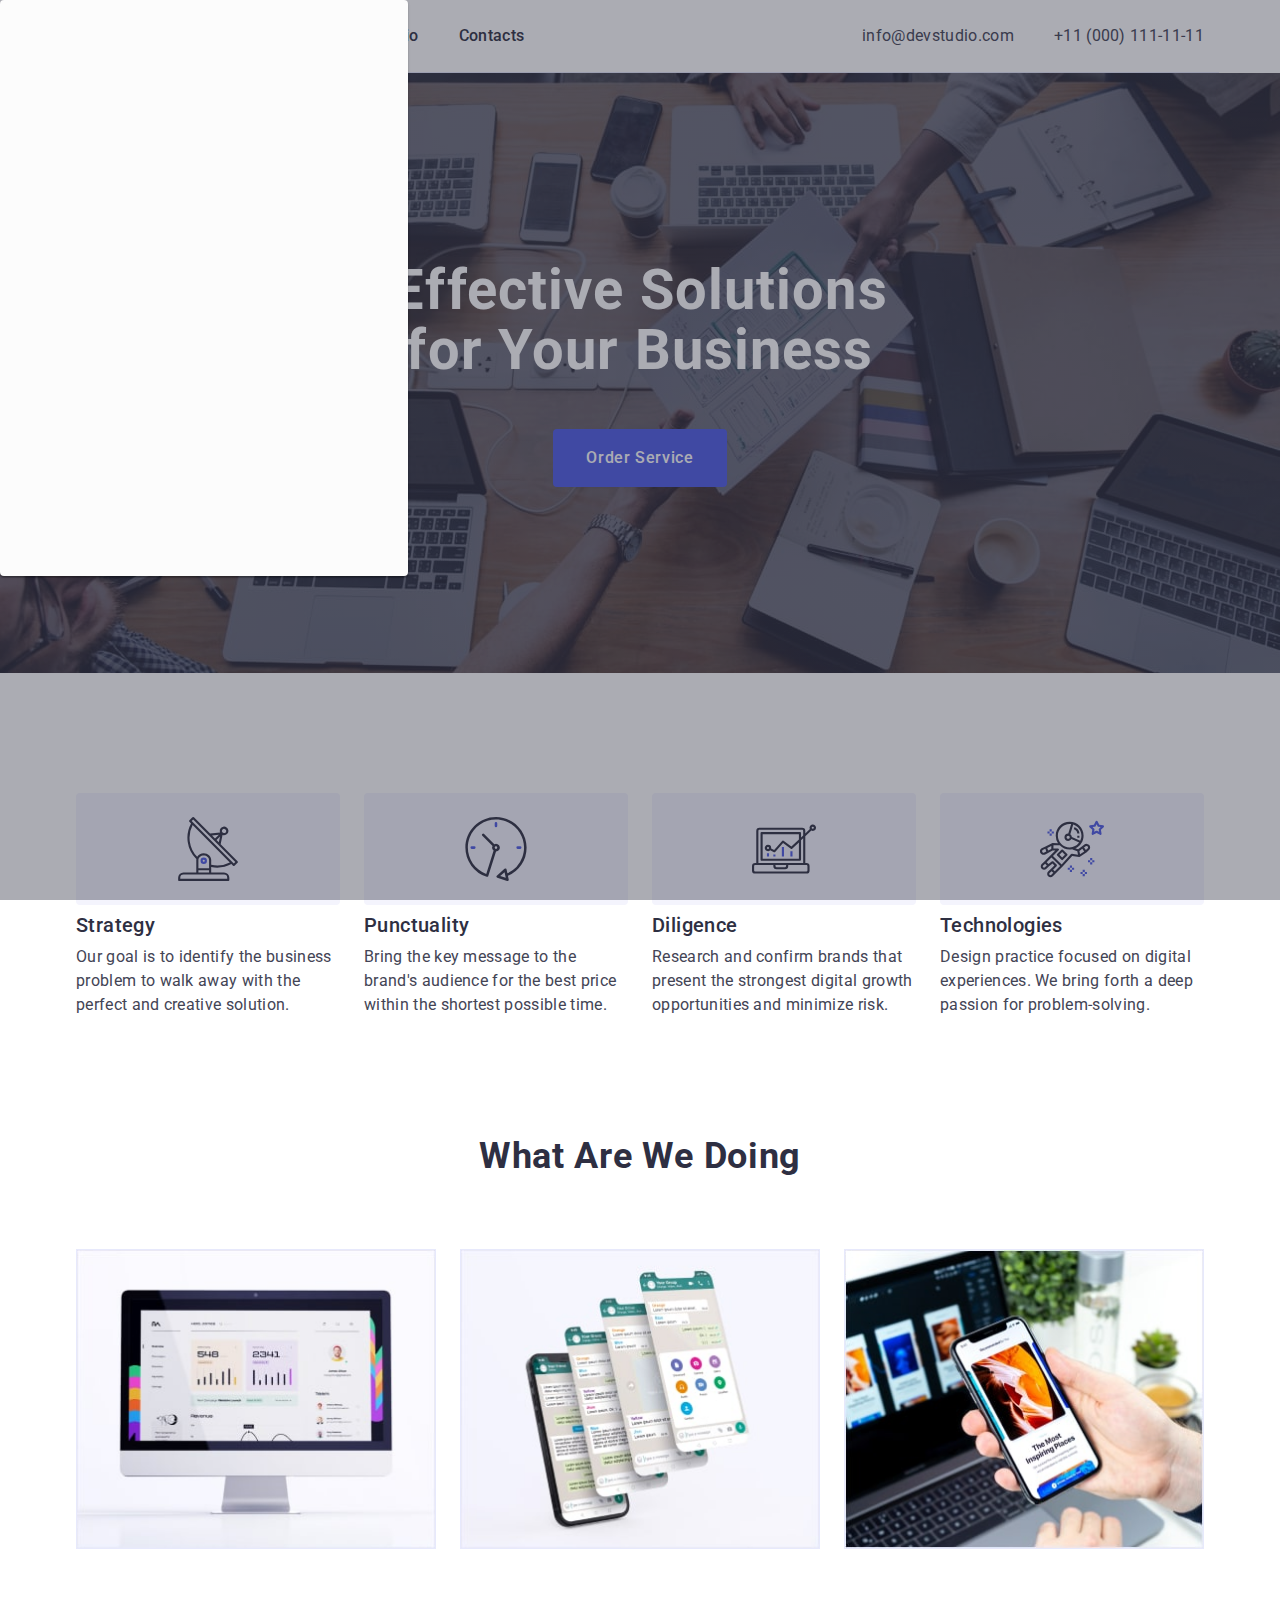
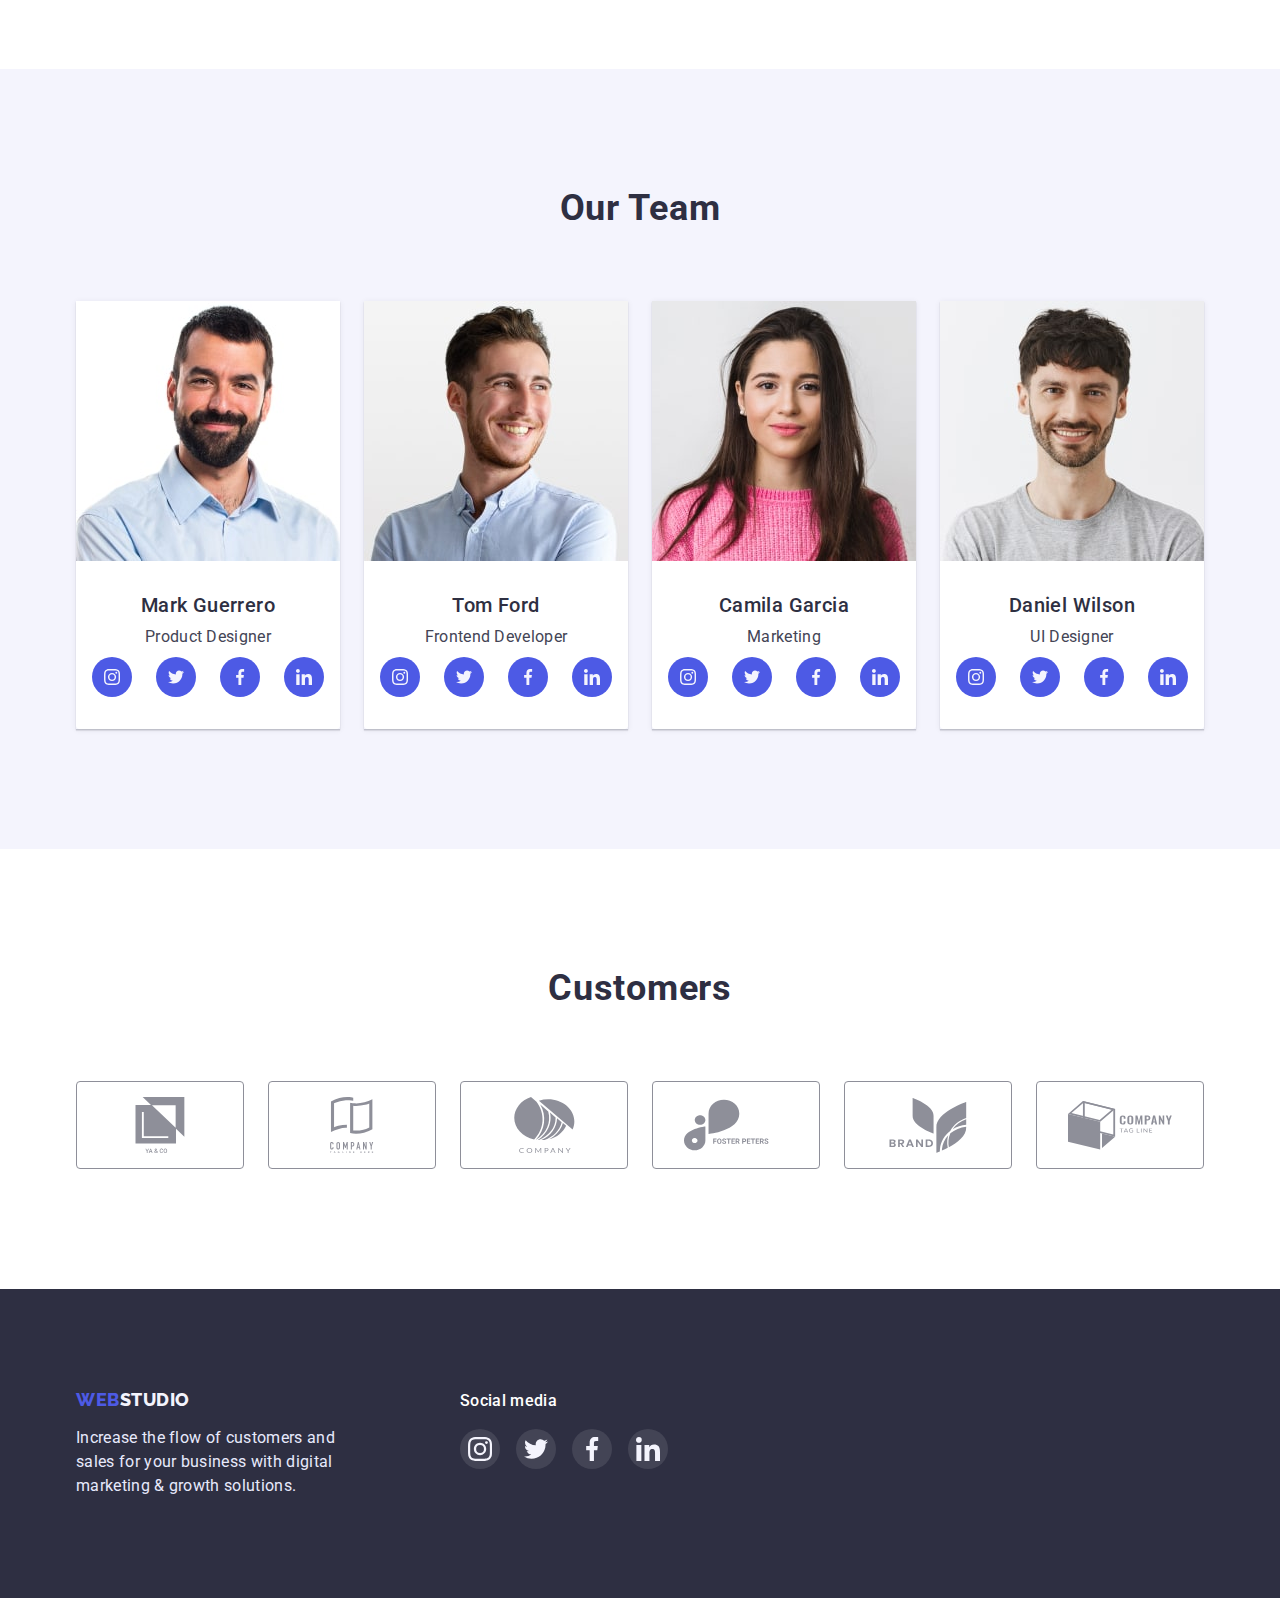
==== index.html @ c79f10d1 "add previous files, add underline nav" ====
<!DOCTYPE html>
<html lang="en">
  <head>
    <meta charset="UTF-8" />
    <meta http-equiv="X-UA-Compatible" content="IE=edge" />
    <meta name="viewport" content="width=device-width, initial-scale=1.0" />
    <title>WebStudio</title>
    <link rel="preconnect" href="https://fonts.googleapis.com" />
    <link rel="preconnect" href="https://fonts.gstatic.com" crossorigin />
    <link
      href="https://fonts.googleapis.com/css2?family=Raleway:wght@800&family=Roboto:wght@400;500;700;900&display=swap"
      rel="stylesheet"
    />
    <link
      rel="stylesheet"
      href="https://cdnjs.cloudflare.com/ajax/libs/modern-normalize/1.1.0/modern-normalize.min.css"
    />
    <link rel="stylesheet" href="./css/styles.css" />
  </head>
  <body>
    <header class="header">
      <div class="container header-nav">
        <nav class="main-nav">
          <a class="logo link" href="./index.html">
            Web<span class="studio-header-logo">Studio</span></a
          >
          <ul class="header-list list">
            <li class="header-item item">
              <a class="current-link header-link link" href="./index.html"
                >Studio</a
              >
            </li>
            <li class="item">
              <a class="header-link link" href="./portfolio.html">Portfolio</a>
            </li>
            <li class="item">
              <a class="header-link link" href="">Contacts</a>
            </li>
          </ul>
        </nav>

        <address class="header-address">
          <ul class="address-list list">
            <li class="item">
              <a class="address-link link" href="mailto:info@devstudio.com"
                >info@devstudio.com</a
              >
            </li>

            <li class="item">
              <a class="address-link link" href="tel:+110001111111"
                >+11 (000) 111-11-11</a
              >
            </li>
          </ul>
        </address>
      </div>
    </header>
    <main>
      <!-- Hero -->
      <section class="hero section overlay">
        <div class="container">
          <h1 class="hero-title">Effective Solutions for Your Business</h1>
          <button class="hero-btn" type="button">Order Service</button>

          <!-- Modal window -->
          <div class="backdrop">
            <div class="modal"></div>
          </div>
        </div>
      </section>

      <!-- Our advantages -->

      <section class="advantages section">
        <div class="container">
          <h2 class="visually-hidden">Our advantages</h2>
          <ul class="advantages-list list">
            <li class="item">
              <div class="item-icon-advantages">
                <svg class="icon-advantages" width="64" height="64">
                  <use href="./images/symbol-defs.svg#antenna"></use>
                </svg>
              </div>
              <h3 class="third-title-section title-advantages">Strategy</h3>
              <p class="advantages-text">
                Our goal is to identify the business problem to walk away with
                the perfect and creative solution.
              </p>
            </li>
            <li class="item">
              <div class="item-icon-advantages">
                <svg class="icon-advantages" width="64" height="64">
                  <use href="./images/symbol-defs.svg#clock"></use>
                </svg>
              </div>
              <h3 class="third-title-section">Punctuality</h3>
              <p class="advantages-text">
                Bring the key message to the brand's audience for the best price
                within the shortest possible time.
              </p>
            </li>
            <li class="item">
              <div class="item-icon-advantages">
                <svg class="icon-advantages" width="64" height="64">
                  <use href="./images/symbol-defs.svg#diagram"></use>
                </svg>
              </div>
              <h3 class="third-title-section">Diligence</h3>
              <p class="advantages-text">
                Research and confirm brands that present the strongest digital
                growth opportunities and minimize risk.
              </p>
            </li>
            <li class="item">
              <div class="item-icon-advantages">
                <svg class="icon-advantages" width="64" height="64">
                  <use href="./images/symbol-defs.svg#astronaut"></use>
                </svg>
              </div>
              <h3 class="third-title-section">Technologies</h3>
              <p class="advantages-text">
                Design practice focused on digital experiences. We bring forth a
                deep passion for problem-solving.
              </p>
            </li>
          </ul>
        </div>
      </section>
      <!-- What are we doing -->
      <section class="section doing">
        <div class="container">
          <h2 class="second-title-section">What are we doing</h2>
          <ul class="doing-list list">
            <li class="item">
              <img
                class="section-img"
                src="./images/img1-1.jpg"
                alt="Computer"
                width="360"
                height="300"
              />
            </li>
            <li class="item">
              <img
                class="section-img"
                src="./images/img1-2.jpg"
                alt="Phone"
                width="360"
                height="300"
              />
            </li>
            <li class="item">
              <img
                class="section-img"
                src="./images/img1-3.jpg"
                alt="Synchronization"
                width="360"
                height="300"
              />
            </li>
          </ul>
        </div>
      </section>
      <!-- Our team -->
      <section class="team section">
        <div class="container">
          <h2 class="second-title-section">Our Team</h2>
          <ul class="team-list list">
            <li class="item">
              <img
                class="team-img"
                src="./images/mark-guerrero.jpg"
                alt="Mark Guerrero"
                width="264"
                height="260"
              />
              <div class="team-img-text">
                <h3 class="third-title-section">Mark Guerrero</h3>
                <p class="member-text">Product Designer</p>
                <ul class="list list-icons-member">
                  <li class="item-icon-member">
                    <a
                      class="link-member"
                      href=""
                      target="_blank"
                      rel="noopener noreferrer nofollow"
                    >
                      <svg class="icon-member" width="16" height="16">
                        <use href="./images/symbol-defs.svg#instagram"></use>
                      </svg>
                    </a>
                  </li>
                  <li class="item-icon-member">
                    <a
                      class="link-member"
                      href=""
                      target="_blank"
                      rel="noopener noreferrer nofollow"
                    >
                      <svg class="icon-member" width="16" height="16">
                        <use href="./images/symbol-defs.svg#twitter"></use>
                      </svg>
                    </a>
                  </li>
                  <li class="item-icon-member">
                    <a
                      class="link-member"
                      href=""
                      target="_blank"
                      rel="noopener noreferrer nofollow"
                    >
                      <svg class="icon-member" width="16" height="16">
                        <use href="./images/symbol-defs.svg#facebook"></use>
                      </svg>
                    </a>
                  </li>
                  <li class="item-icon-member">
                    <a
                      class="link-member"
                      href=""
                      target="_blank"
                      rel="noopener noreferrer nofollow"
                    >
                      <svg class="icon-member" width="16" height="16">
                        <use href="./images/symbol-defs.svg#linkedin"></use>
                      </svg>
                    </a>
                  </li>
                </ul>
              </div>
            </li>
            <li class="item">
              <img
                class="team-img"
                src="./images/tom-ford.jpg"
                alt="Tom Ford"
                width="264"
                height="260"
              />
              <div class="team-img-text">
                <h3 class="third-title-section">Tom Ford</h3>
                <p class="member-text">Frontend Developer</p>
                <ul class="list list-icons-member">
                  <li class="item-icon-member">
                    <a
                      class="link-member"
                      href=""
                      target="_blank"
                      rel="noopener noreferrer nofollow"
                    >
                      <svg class="icon-member" width="16" height="16">
                        <use href="./images/symbol-defs.svg#instagram"></use>
                      </svg>
                    </a>
                  </li>
                  <li class="item-icon-member">
                    <a
                      class="link-member"
                      href=""
                      target="_blank"
                      rel="noopener noreferrer nofollow"
                    >
                      <svg class="icon-member" width="16" height="16">
                        <use href="./images/symbol-defs.svg#twitter"></use>
                      </svg>
                    </a>
                  </li>
                  <li class="item-icon-member">
                    <a
                      class="link-member"
                      href=""
                      target="_blank"
                      rel="noopener noreferrer nofollow"
                    >
                      <svg class="icon-member" width="16" height="16">
                        <use href="./images/symbol-defs.svg#facebook"></use>
                      </svg>
                    </a>
                  </li>
                  <li class="item-icon-member">
                    <a
                      class="link-member"
                      href=""
                      target="_blank"
                      rel="noopener noreferrer nofollow"
                    >
                      <svg class="icon-member" width="16" height="16">
                        <use href="./images/symbol-defs.svg#linkedin"></use>
                      </svg>
                    </a>
                  </li>
                </ul>
              </div>
            </li>
            <li class="item">
              <img
                class="team-img"
                src="./images/camila-garcia.jpg"
                alt="Camila Garcia"
                width="264"
                height="260"
              />
              <div class="team-img-text">
                <h3 class="third-title-section">Camila Garcia</h3>
                <p class="member-text">Marketing</p>
                <ul class="list list-icons-member">
                  <li class="item-icon-member">
                    <a
                      class="link-member"
                      href=""
                      target="_blank"
                      rel="noopener noreferrer nofollow"
                    >
                      <svg class="icon-member" width="16" height="16">
                        <use href="./images/symbol-defs.svg#instagram"></use>
                      </svg>
                    </a>
                  </li>
                  <li class="item-icon-member">
                    <a
                      class="link-member"
                      href=""
                      target="_blank"
                      rel="noopener noreferrer nofollow"
                    >
                      <svg class="icon-member" width="16" height="16">
                        <use href="./images/symbol-defs.svg#twitter"></use>
                      </svg>
                    </a>
                  </li>
                  <li class="item-icon-member">
                    <a
                      class="link-member"
                      href=""
                      target="_blank"
                      rel="noopener noreferrer nofollow"
                    >
                      <svg class="icon-member" width="16" height="16">
                        <use href="./images/symbol-defs.svg#facebook"></use>
                      </svg>
                    </a>
                  </li>
                  <li class="item-icon-member">
                    <a
                      class="link-member"
                      href=""
                      target="_blank"
                      rel="noopener noreferrer nofollow"
                    >
                      <svg class="icon-member" width="16" height="16">
                        <use href="./images/symbol-defs.svg#linkedin"></use>
                      </svg>
                    </a>
                  </li>
                </ul>
              </div>
            </li>
            <li class="item">
              <img
                class="team-img"
                src="./images/daniel-wilson.jpg"
                alt="Daniel Wilson"
                width="264"
                height="260"
              />
              <div class="team-img-text">
                <h3 class="third-title-section">Daniel Wilson</h3>
                <p class="member-text">UI Designer</p>
                <ul class="list list-icons-member">
                  <li class="item-icon-member">
                    <a
                      class="link-member"
                      href=""
                      target="_blank"
                      rel="noopener noreferrer nofollow"
                    >
                      <svg class="icon-member" width="16" height="16">
                        <use href="./images/symbol-defs.svg#instagram"></use>
                      </svg>
                    </a>
                  </li>
                  <li class="item-icon-member">
                    <a
                      class="link-member"
                      href=""
                      target="_blank"
                      rel="noopener noreferrer nofollow"
                    >
                      <svg class="icon-member" width="16" height="16">
                        <use href="./images/symbol-defs.svg#twitter"></use>
                      </svg>
                    </a>
                  </li>
                  <li class="item-icon-member">
                    <a
                      class="link-member"
                      href=""
                      target="_blank"
                      rel="noopener noreferrer nofollow"
                    >
                      <svg class="icon-member" width="16" height="16">
                        <use href="./images/symbol-defs.svg#facebook"></use>
                      </svg>
                    </a>
                  </li>
                  <li class="item-icon-member">
                    <a
                      class="link-member"
                      href="link-member"
                      target="_blank"
                      rel="noopener noreferrer nofollow"
                    >
                      <svg class="icon-member" width="16" height="16">
                        <use href="./images/symbol-defs.svg#linkedin"></use>
                      </svg>
                    </a>
                  </li>
                </ul>
              </div>
            </li>
          </ul>
        </div>
      </section>

      <section class="section">
        <div class="container">
          <h2 class="second-title-section">Customers</h2>
          <ul class="list customers-list">
            <li class="item-icon-customer">
              <a
                class="link-customer"
                href=""
                target="_blank"
                rel="noopener noreferrer nofollow"
              >
                <svg class="icon-customer" width="104" height="56">
                  <use href="./images/symbol-defs.svg#client1"></use>
                </svg>
              </a>
            </li>
            <li class="item-icon-customer">
              <a
                class="link-customer"
                href=""
                target="_blank"
                rel="noopener noreferrer nofollow"
              >
                <svg class="icon-customer" width="104" height="56">
                  <use href="./images/symbol-defs.svg#client2"></use>
                </svg>
              </a>
            </li>
            <li class="item-icon-customer">
              <a
                class="link-customer"
                href=""
                target="_blank"
                rel="noopener noreferrer nofollow"
              >
                <svg class="icon-customer" width="104" height="56">
                  <use href="./images/symbol-defs.svg#client3"></use>
                </svg>
              </a>
            </li>
            <li class="item-icon-customer">
              <a
                class="link-customer"
                href=""
                target="_blank"
                rel="noopener noreferrer nofollow"
              >
                <svg class="icon-customer" width="104" height="56">
                  <use href="./images/symbol-defs.svg#client4"></use>
                </svg>
              </a>
            </li>
            <li class="item-icon-customer">
              <a
                class="link-customer"
                href=""
                target="_blank"
                rel="noopener noreferrer nofollow"
              >
                <svg class="icon-customer" width="104" height="56">
                  <use href="./images/symbol-defs.svg#client5"></use>
                </svg>
              </a>
            </li>
            <li class="item-icon-customer">
              <a
                class="link-customer"
                href=""
                target="_blank"
                rel="noopener noreferrer nofollow"
              >
                <svg class="icon-customer" width="104" height="56">
                  <use href="./images/symbol-defs.svg#client6"></use>
                </svg>
              </a>
            </li>
          </ul>
        </div>
      </section>
    </main>
    <footer class="footer">
      <div class="container social-media-add">
        <div>
          <a class="logo link logo-footer" href="./index.html">
            Web<span class="studio-footer-logo">Studio</span></a
          >
          <p class="footer-text">
            Increase the flow of customers and sales for your business with
            digital marketing & growth solutions.
          </p>
        </div>
        <div class="social-media-container">
          <p class="text-sm">Social media</p>
          <ul class="list list-icons-sm">
            <li class="item-icon-sm">
              <a
                class="link-sm"
                href=""
                target="_blank"
                rel="noopener noreferrer nofollow"
              >
                <svg class="icon-sm" width="24" height="24">
                  <use href="./images/symbol-defs.svg#instagram"></use>
                </svg>
              </a>
            </li>
            <li class="item-icon-sm">
              <a
                class="link-sm"
                href=""
                target="_blank"
                rel="noopener noreferrer nofollow"
              >
                <svg class="icon-sm" width="24" height="24">
                  <use href="./images/symbol-defs.svg#twitter"></use>
                </svg>
              </a>
            </li>
            <li class="item-icon-sm">
              <a
                class="link-sm"
                href=""
                target="_blank"
                rel="noopener noreferrer nofollow"
              >
                <svg class="icon-sm" width="24" height="24">
                  <use href="./images/symbol-defs.svg#facebook"></use>
                </svg>
              </a>
            </li>
            <li class="item-icon-sm">
              <a
                class="link-sm"
                href=""
                target="_blank"
                rel="noopener noreferrer nofollow"
              >
                <svg class="icon-sm" width="24" height="24">
                  <use href="./images/symbol-defs.svg#linkedin"></use>
                </svg>
              </a>
            </li>
          </ul>
        </div>
      </div>
    </footer>
  </body>
</html>
---- css/styles.css ----
:root {
  --color-iris: #4d5ae5;
  --color-ocean: #404bbf;
  --color-navy-blue: #2e2f42;
  --color-green: #31d0aa;
  --color-slate: #434455;
  --color-light-slate: #8e8f99;
  --color-cornflower: #e7e9fc;
  --color-cloud: #f4f4fd;
  --color-navy-blue-modal: #2e2f42;
  --color-grey: #2e2f42;
  --color-white: #ffffff;
}

body {
  font-family: 'Roboto', sans-serif;
  font-weight: 500;
  font-style: normal;
  background-color: var(--color-white);
  color: var(--color-slate);
}

.link {
  text-decoration: none;
}

.list {
  list-style: none;
}

.container {
  margin-left: auto;
  margin-right: auto;
  width: 1158px;
  padding-left: 15px;
  padding-right: 15px;
  /* outline: 4px solid tomato; */
}

.section {
  padding-top: 120px;
  padding-bottom: 120px;
}

/* Logo */
.logo {
  font-family: 'Raleway', sans-serif;
  font-weight: 800;
  font-size: 18px;
  line-height: 1.17;
  letter-spacing: 0.03em;
  text-transform: uppercase;
  color: var(--color-iris);
}

.studio-header-logo {
  color: var(--color-navy-blue);
}

.studio-footer-logo {
  color: var(--color-cloud);
}

/* Menu nav, address */

.header .container {
  border-bottom: 1px solid var(--color-cornflower);
}

.header-link {
  position: relative;
  display: block;
  padding-top: 24px;
  padding-bottom: 24px;

  font-size: 16px;
  line-height: 1.5;
  letter-spacing: 0.02em;
  color: var(--color-navy-blue);
}

/* Add bottom underline for current page */

.current-link {
  color: var(--color-ocean);
}

.current-link::after {
  display: inline-block;
  content: '';
  position: absolute;
  bottom: 0;
  right: 0;
  width: 100%;
  height: 4px;
  background: var(--color-ocean);
  border-radius: 2px;
}

.header-address {
  font-style: normal;
  margin-left: auto;
}
.address-link {
  font-weight: 400;
  font-size: 16px;
  line-height: 1.5;
  letter-spacing: 0.02em;
  color: inherit;
}
.header-link:is(:hover, :focus),
.address-link:is(:hover, :focus) {
  color: var(--color-ocean);
}

.header-nav {
  display: flex;
  align-items: center;
}

.main-nav {
  display: flex;
  align-items: center;
}
.header-list {
  display: flex;
  margin-left: 76px;
  padding-left: 0;
  margin-top: 0;
  margin-bottom: 0;
}

.header-list .item:not(:last-child) {
  margin-right: 40px;
}

.address-list {
  display: flex;
  padding-left: 0;
  margin: 0;
}

.address-list .item + .item {
  margin-left: 40px;
}

/* Hero */

.hero {
  background-color: var(--color-navy-blue);
  text-align: center;
  padding-top: 188px;
  padding-bottom: 188px;
}

.overlay {
  max-width: 1440px;
  height: 600px;
  margin-left: auto;
  margin-right: auto;

  background-image: linear-gradient(
      to right,
      rgba(46, 47, 66, 0.7),
      rgba(46, 47, 66, 0.7)
    ),
    url('../images/people-office.jpg');
}

.hero-title {
  margin-top: 0;
  margin-bottom: 48px;
  margin-left: auto;
  margin-right: auto;
  max-width: 496px;

  font-weight: 700;
  font-size: 56px;
  line-height: 1.07;
  letter-spacing: 0.02em;
  text-align: center;
  color: var(--color-white);
}

.hero-btn {
  display: inline-block;
  min-width: 169px;
  padding: 16px 32px;
  border-radius: 4px;
  border: 1px solid transparent;

  font-family: inherit;
  font-weight: inherit;
  background-color: var(--color-iris);
  font-size: 16px;
  line-height: 1.5;
  letter-spacing: 0.04em;
  color: var(--color-white);
  cursor: pointer;
}

.hero-btn:is(:hover, :focus) {
  background-color: var(--color-ocean);
}

/* Modal window */
.backdrop {
  position: fixed;
  top: 0;
  left: 0;

  width: 100%;
  height: 100%;
  background-color: rgba(46, 47, 66, 0.4);
}

.modal {
  position: absolute;
  width: 408px;
  height: 576px;
  /* top: 50%;
  left: 50%;
  transform: translate(-50%, -50%); */

  background: #fcfcfc;
  box-shadow: 0px 1px 1px rgba(0, 0, 0, 0.14), 0px 1px 3px rgba(0, 0, 0, 0.12),
    0px 2px 1px rgba(0, 0, 0, 0.2);
  border-radius: 4px;
}

/* Our advantages */

.visually-hidden {
  position: absolute;
  width: 1px;
  height: 1px;
  margin: -1px;
  border: 0;
  padding: 0;
  white-space: nowrap;
  clip-path: inset(100%);
  clip: rect(0 0 0 0);
  overflow: hidden;
}

.advantages-list {
  display: flex;
  margin-top: 0;
  margin-bottom: 0;
  padding-left: 0;
  padding-right: 0;
}

.advantages-list .item {
  flex-basis: calc((100%-72px) / 4);
  margin-right: 24px;
  align-items: center;
}

.advantages-list .item:last-child {
  margin-right: 0;
}

.third-title-section {
  margin-top: 0;
  margin-bottom: 8px;

  font-weight: inherit;
  font-size: 20px;
  line-height: 1.2;
  letter-spacing: 0.02em;
  color: var(--color-navy-blue);
}

.advantages-text,
.member-text,
.portfolio-text {
  margin: 0;

  font-weight: 400;
  font-size: 16px;
  line-height: 1.5;
  letter-spacing: 0.02em;
  color: var(--color-slate);
}

/* Icons advantages */

.item-icon-advantages {
  display: flex;
  width: 264px;
  height: 112px;
  background-color: var(--color-cloud);
  margin-bottom: 8px;
  border-radius: 4px;
  justify-content: center;
  align-items: center;
}

/* What are we doing*/
.doing {
  padding-top: 0;
}

.second-title-section {
  margin-top: 0;
  margin-bottom: 72px;

  font-weight: 700;
  font-size: 36px;
  line-height: 1.11;
  letter-spacing: 0.02em;
  text-align: center;
  text-transform: capitalize;
  color: var(--color-navy-blue);
}

.doing-list {
  display: flex;
  padding-left: 0;
  margin: 0;
}

/* Properties for Images */

.team-img {
  display: block;
  max-width: 100%;
  height: auto;
}

.section-img {
  display: block;
  max-width: 100%;
  height: auto;
  border: 1px solid var(--color-cornflower);
}

.portfolio-img {
  display: block;
  max-width: 100%;
  height: auto;
}

.doing-list .item {
  width: 360px;
}

.doing-list .item + .item {
  margin-left: 24px;
}

/* Our team  */

.team {
  background-color: var(--color-cloud);
}

.team-list {
  display: flex;
  margin: 0;
  padding-left: 0;
  text-align: center;
}

.team-list .item {
  width: calc((100%-72px) / 4);
  margin-right: 24px;
  box-shadow: 0px 1px 6px rgba(46, 47, 66, 0.08),
    0px 1px 1px rgba(46, 47, 66, 0.16), 0px 2px 1px rgba(46, 47, 66, 0.08);
}

.team-list .item:last-child {
  margin-right: 0;
}

.team-img-text {
  padding: 32px 16px;
  background-color: var(--color-white);
  border-radius: 0px 0px 4px 4px;
}

/* Icons team */

.list-icons-member {
  display: flex;
  padding: 0;
  margin-top: 8px;
}

.item-icon-member {
  width: 40px;
  height: 40px;
  margin-right: 24px;
}

.item-icon-member:last-child {
  margin-right: 0;
}

.link-member:is(:hover, :focus, :active) {
  background-color: var(--color-ocean);
}

.link-member {
  display: flex;
  width: 100%;
  height: 100%;
  border-radius: 50%;
  background-color: var(--color-iris);
  color: var(--color-cloud);
  justify-content: center;
  align-items: center;
}

.icon-member {
  fill: currentColor;
}

/* Icons Customers */

.customers-list {
  display: flex;
  padding: 0;
  margin: 0;
}

.item-icon-customer {
  width: 168px;
  height: 88px;
  margin-right: 24px;
}

.item-icon-customer:last-child {
  margin-right: 0;
}

.link-customer {
  display: flex;
  width: 100%;
  height: 100%;
  color: var(--color-light-slate);
  border: 1px solid var(--color-light-slate);
  border-radius: 4px;
  justify-content: center;
  align-items: center;
}

.icon-customer {
  fill: currentColor;
}

/* Hover/focus icons-customers */

.link-customer:is(:hover, :focus) {
  border: 1px solid var(--color-ocean);
}

.link-customer:is(:hover, :focus, :active) {
  color: var(--color-ocean);
}

/* Footer */

.footer {
  padding-top: 100px;
  padding-bottom: 100px;
  background-color: var(--color-navy-blue);
}

.logo-footer {
  display: block;
  margin-bottom: 16px;
}

.footer-text {
  width: 264px;
  margin: 0;
  font-weight: 400;
  font-size: 16px;
  line-height: 1.5;
  letter-spacing: 0.02em;
  color: var(--color-cornflower);
}

.social-media-add {
  display: flex;
}

.text-sm {
  margin-top: 0;

  font-weight: inherit;
  color: var(--color-white);
  font-size: 16px;
  line-height: 1.5;
  letter-spacing: 0.02em;
}

.social-media-container {
  margin-left: 120px;
}

/* Icons Social Media */

.list-icons-sm {
  display: flex;
  padding: 0;
  margin: 0;
}

.item-icon-sm {
  width: 40px;
  height: 40px;
  margin-right: 16px;
}

.item-icon-sm:last-child {
  margin-right: 0;
}

.link-sm {
  display: flex;
  width: 100%;
  height: 100%;
  border-radius: 50%;
  color: var(--color-cloud);
  background-color: rgba(255, 255, 255, 0.1);
  justify-content: center;
  align-items: center;
}

.icon-sm {
  fill: currentColor;
}

.link-sm:is(:hover, :focus, :active) {
  background-color: var(--color-green);
}

/* Filter buttons */

.filter-btn {
  background-color: var(--color-cornflower);
  font-family: inherit;
  font-weight: inherit;
  font-size: 16px;
  line-height: 1.5;
  letter-spacing: 0.04em;
  color: var(--color-iris);
  border: 1px solid var(--color-cornflower);
  border-radius: 4px;
  cursor: pointer;
}

.filter-btn:is(:hover, :focus) {
  background-color: var(--color-ocean);
  color: var(--color-white);
  box-shadow: 0px 3px 1px rgba(0, 0, 0, 0.1), 0px 2px 1px rgba(0, 0, 0, 0.08),
    0px 2px 2px rgba(0, 0, 0, 0.12);
  border-color: transparent;
}

.filter-list {
  display: flex;
  padding-left: 0;
  margin-top: 0;
  margin-bottom: 0;

  justify-content: center;
  gap: 24px;
}

/* Portfolio-cards */

.portfolio-section {
  padding-top: 96px;
}

.filter-btn {
  display: block;
  padding: 12px 24px;
}

.portfolio-list {
  display: flex;
  flex-wrap: wrap;
  padding-left: 0;
  margin-bottom: 0;
  margin-top: 72px;
  row-gap: 48px;
  column-gap: 24px;
}

.portfolio-link:is(:hover, :focus) {
  box-shadow: 0px 1px 6px rgba(46, 47, 66, 0.08),
    0px 1px 1px rgba(46, 47, 66, 0.16), 0px 2px 1px rgba(46, 47, 66, 0.08);
}

.portfolio-link {
  display: block;
}

.portfolio-img-text {
  padding-top: 32px;
  padding-bottom: 32px;
  padding-left: 16px;
  border: 1px solid var(--color-cornflower);
  border-top: none;
}
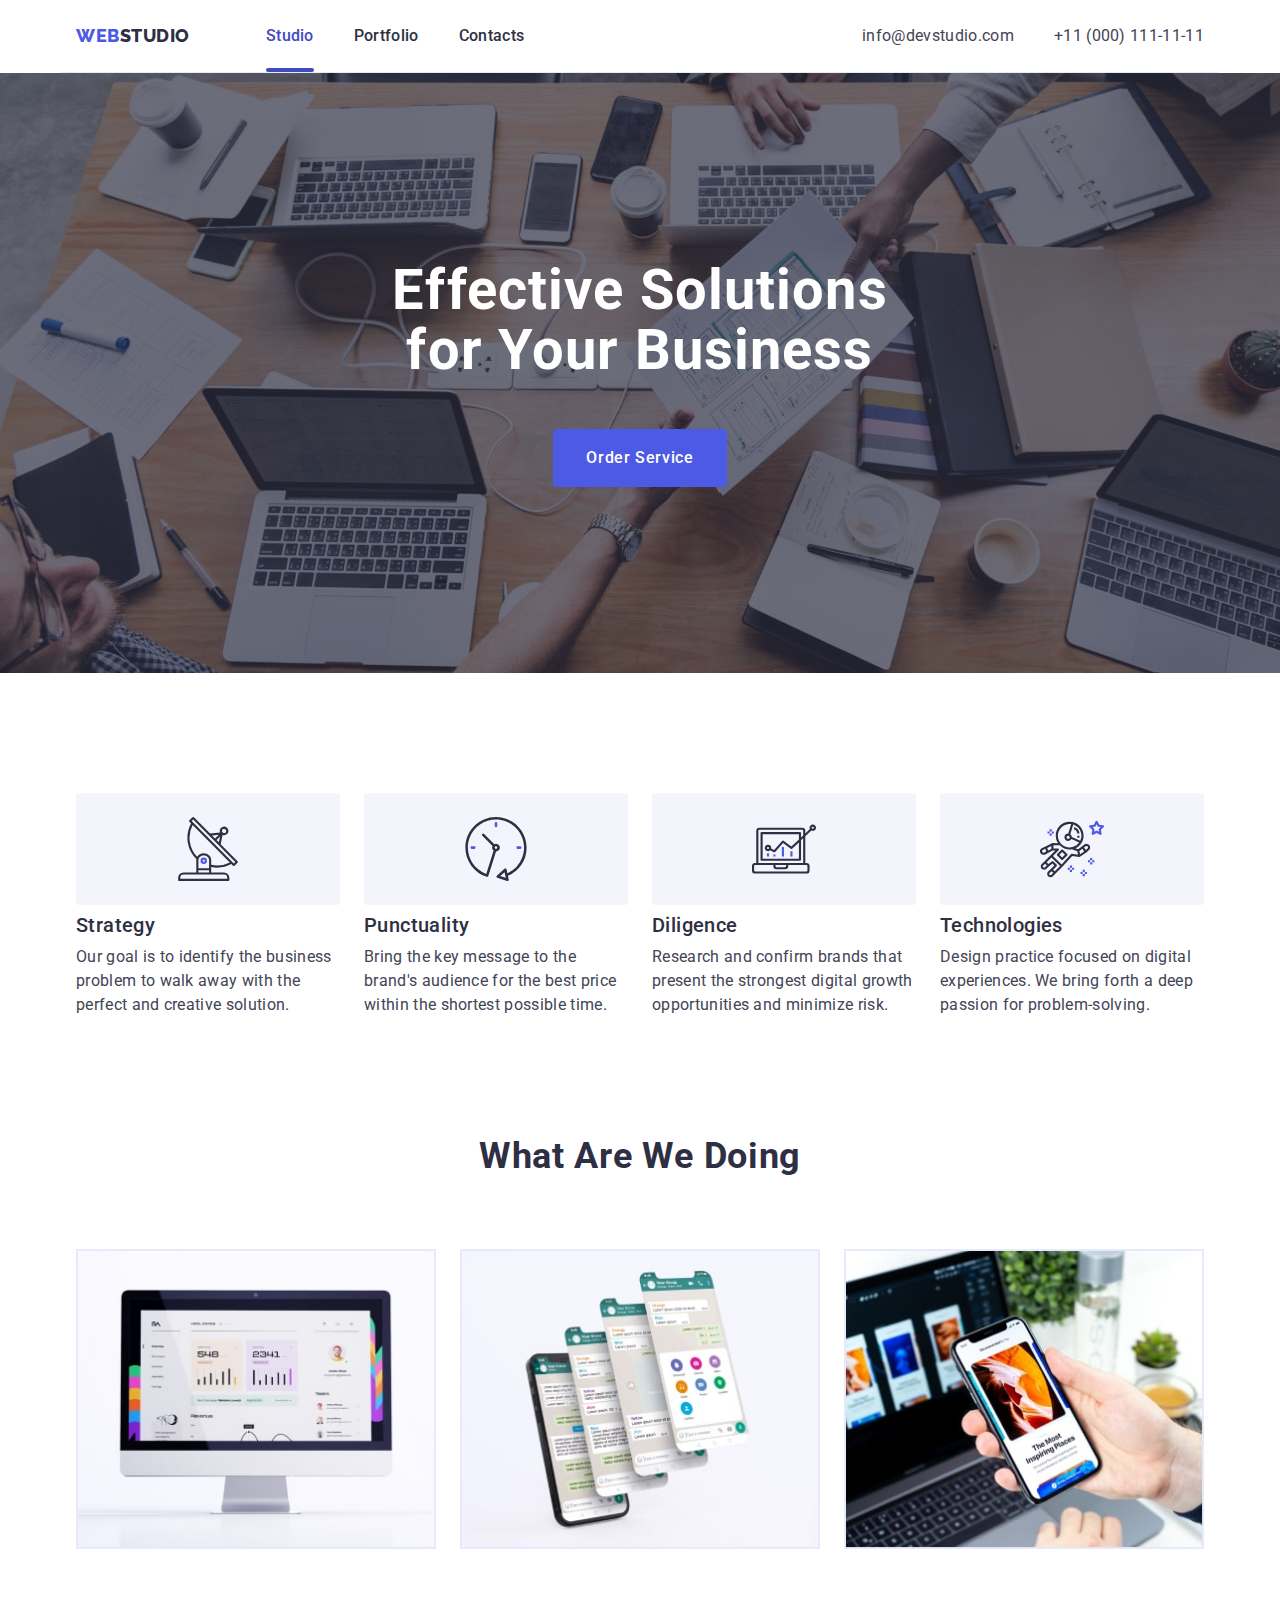
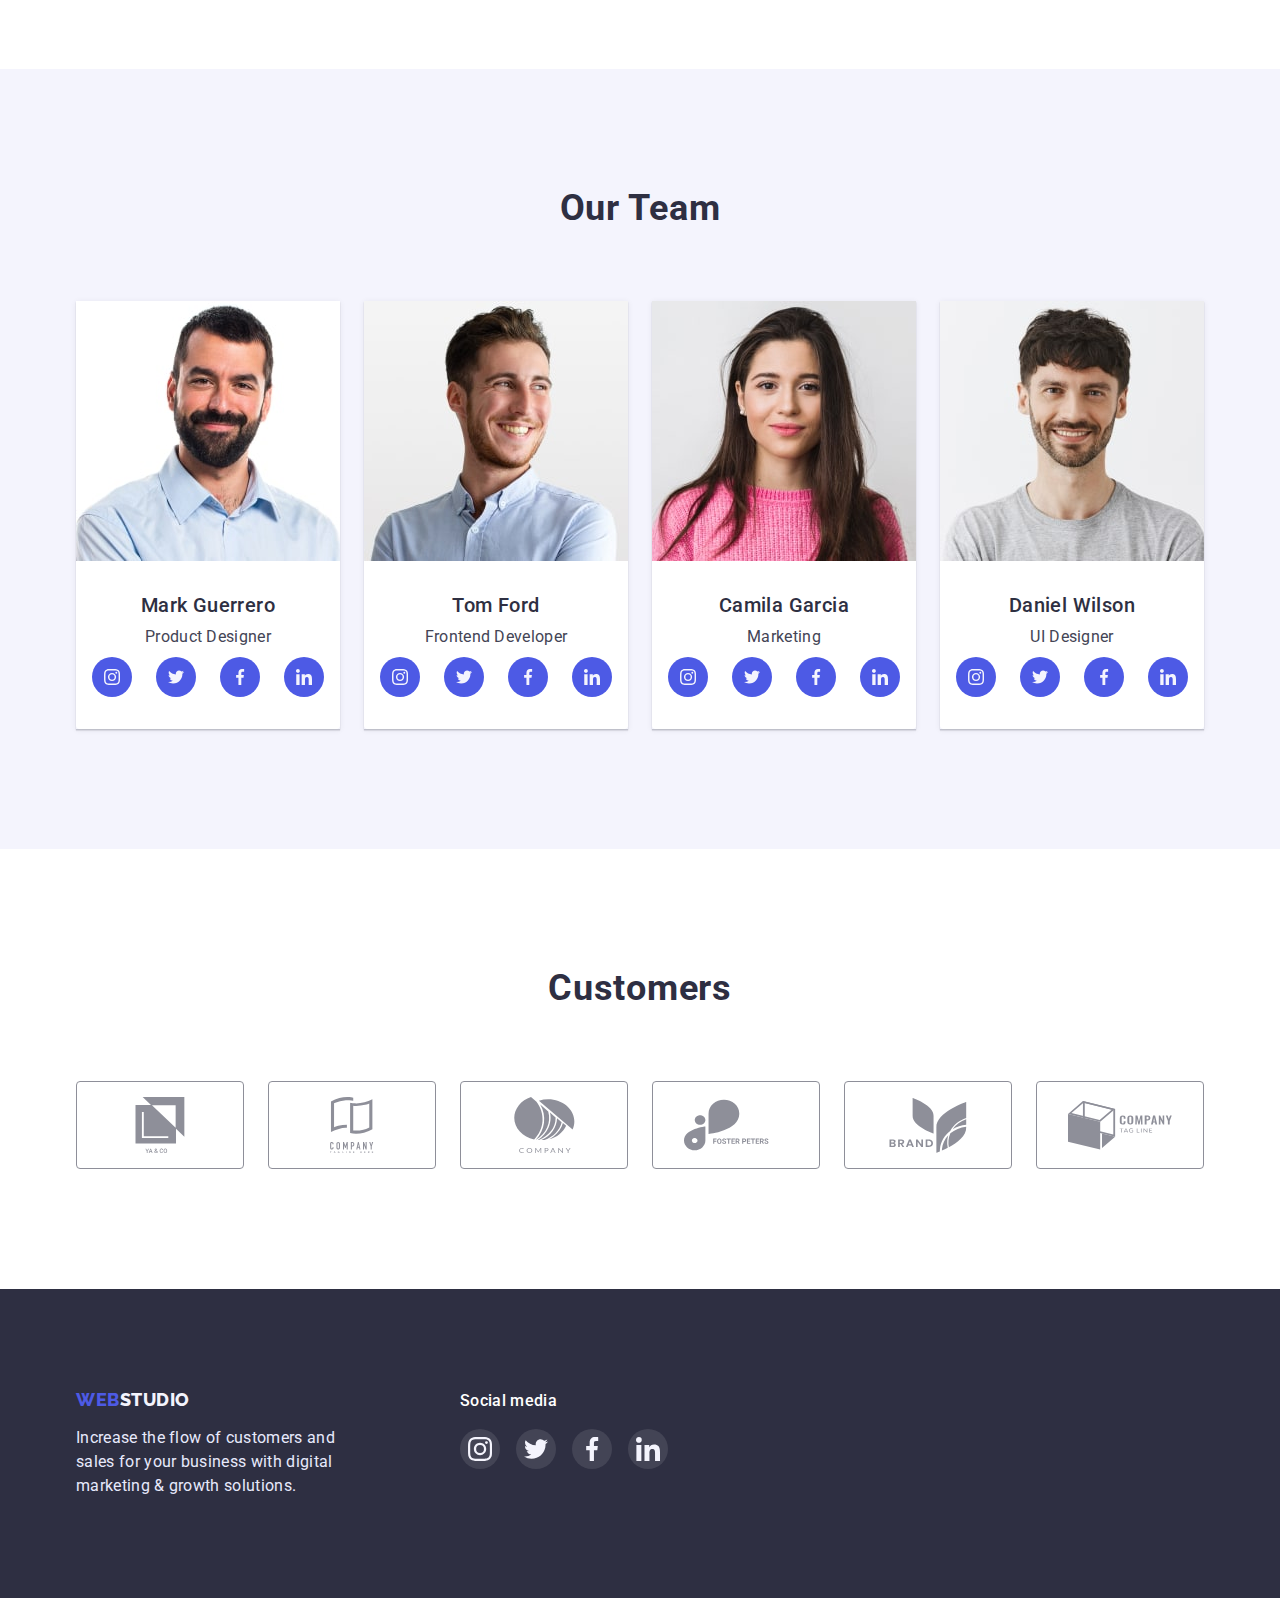
==== commit d7555cfd: "add modal" ====
--- a/index.html
+++ b/index.html
@@ -61,11 +61,19 @@
       <section class="hero section overlay">
         <div class="container">
           <h1 class="hero-title">Effective Solutions for Your Business</h1>
-          <button class="hero-btn" type="button">Order Service</button>
+          <button class="hero-btn open-modal" type="button" data-modal-open>
+            Order Service
+          </button>
 
           <!-- Modal window -->
-          <div class="backdrop">
-            <div class="modal"></div>
+          <div class="backdrop is-hidden" data-modal>
+            <div class="modal no-scroll">
+              <button class="close-button" type="button" data-modal-close>
+                <svg class="icon-close" width="8" height="8">
+                  <use href="./images/symbol-defs.svg#instagram"></use>
+                </svg>
+              </button>
+            </div>
           </div>
         </div>
       </section>
@@ -569,5 +577,21 @@
         </div>
       </div>
     </footer>
+    <script>
+      (() => {
+        const refs = {
+          openModalBtn: document.querySelector('[data-modal-open]'),
+          closeModalBtn: document.querySelector('[data-modal-close]'),
+          modal: document.querySelector('[data-modal]'),
+        };
+
+        refs.openModalBtn.addEventListener('click', toggleModal);
+        refs.closeModalBtn.addEventListener('click', toggleModal);
+
+        function toggleModal() {
+          refs.modal.classList.toggle('is-hidden');
+        }
+      })();
+    </script>
   </body>
 </html>
--- a/css/styles.css
+++ b/css/styles.css
@@ -218,14 +218,46 @@
   position: absolute;
   width: 408px;
   height: 576px;
-  /* top: 50%;
+  top: 50%;
   left: 50%;
-  transform: translate(-50%, -50%); */
+  transform: translate(-50%, -50%);
 
   background: #fcfcfc;
   box-shadow: 0px 1px 1px rgba(0, 0, 0, 0.14), 0px 1px 3px rgba(0, 0, 0, 0.12),
     0px 2px 1px rgba(0, 0, 0, 0.2);
   border-radius: 4px;
+}
+
+.is-hidden {
+  opacity: 0;
+  visibility: hidden;
+  pointer-events: none;
+}
+
+.no-scroll {
+  overflow: hidden;
+}
+
+.close-button {
+  position: absolute;
+  top: 24px;
+  right: 24px;
+  width: 24px;
+  height: 24px;
+  color: var(--color-navy-blue);
+  background: var(--color-cornflower);
+  border: 1px solid rgba(0, 0, 0, 0.1);
+  border-radius: 50%;
+  cursor: pointer;
+}
+
+.icon-close {
+  position: absolute;
+  top: 50%;
+  left: 50%;
+  transform: translate(-50%, -50%);
+
+  fill: currentColor;
 }
 
 /* Our advantages */
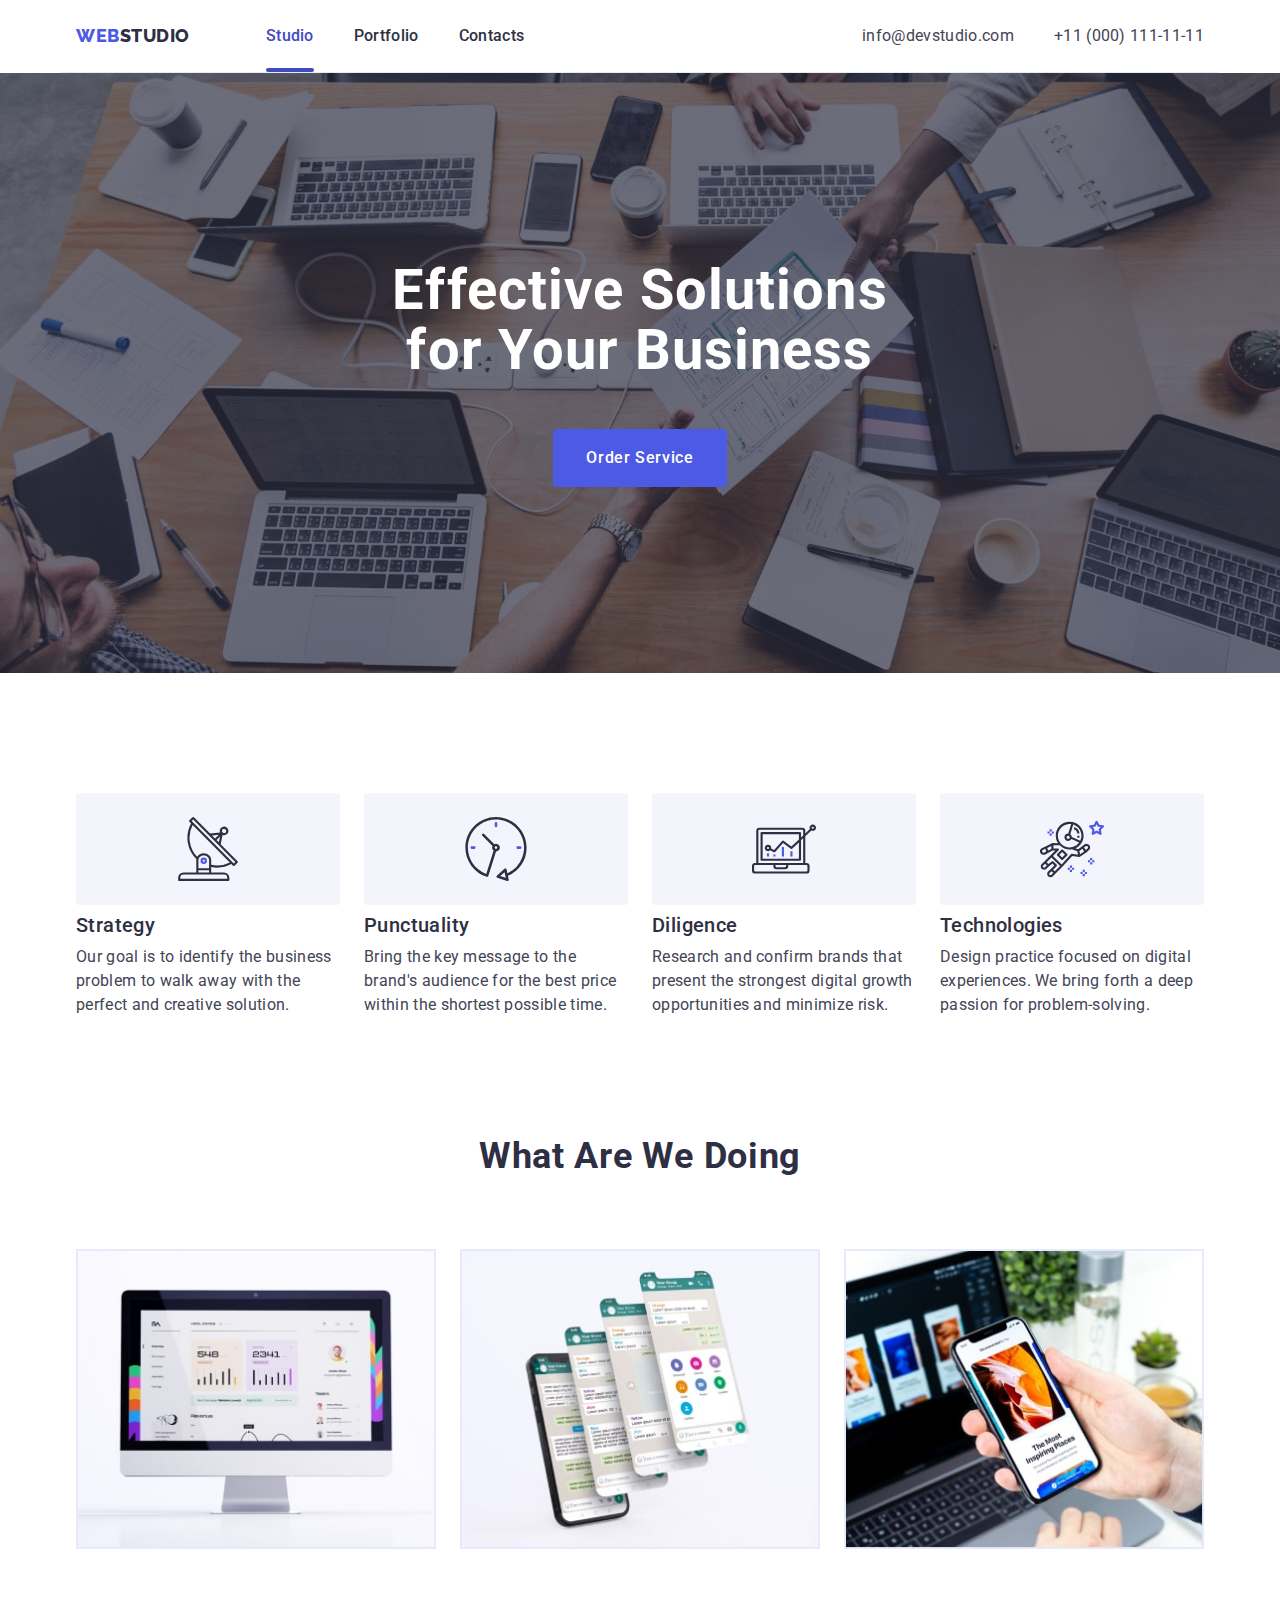
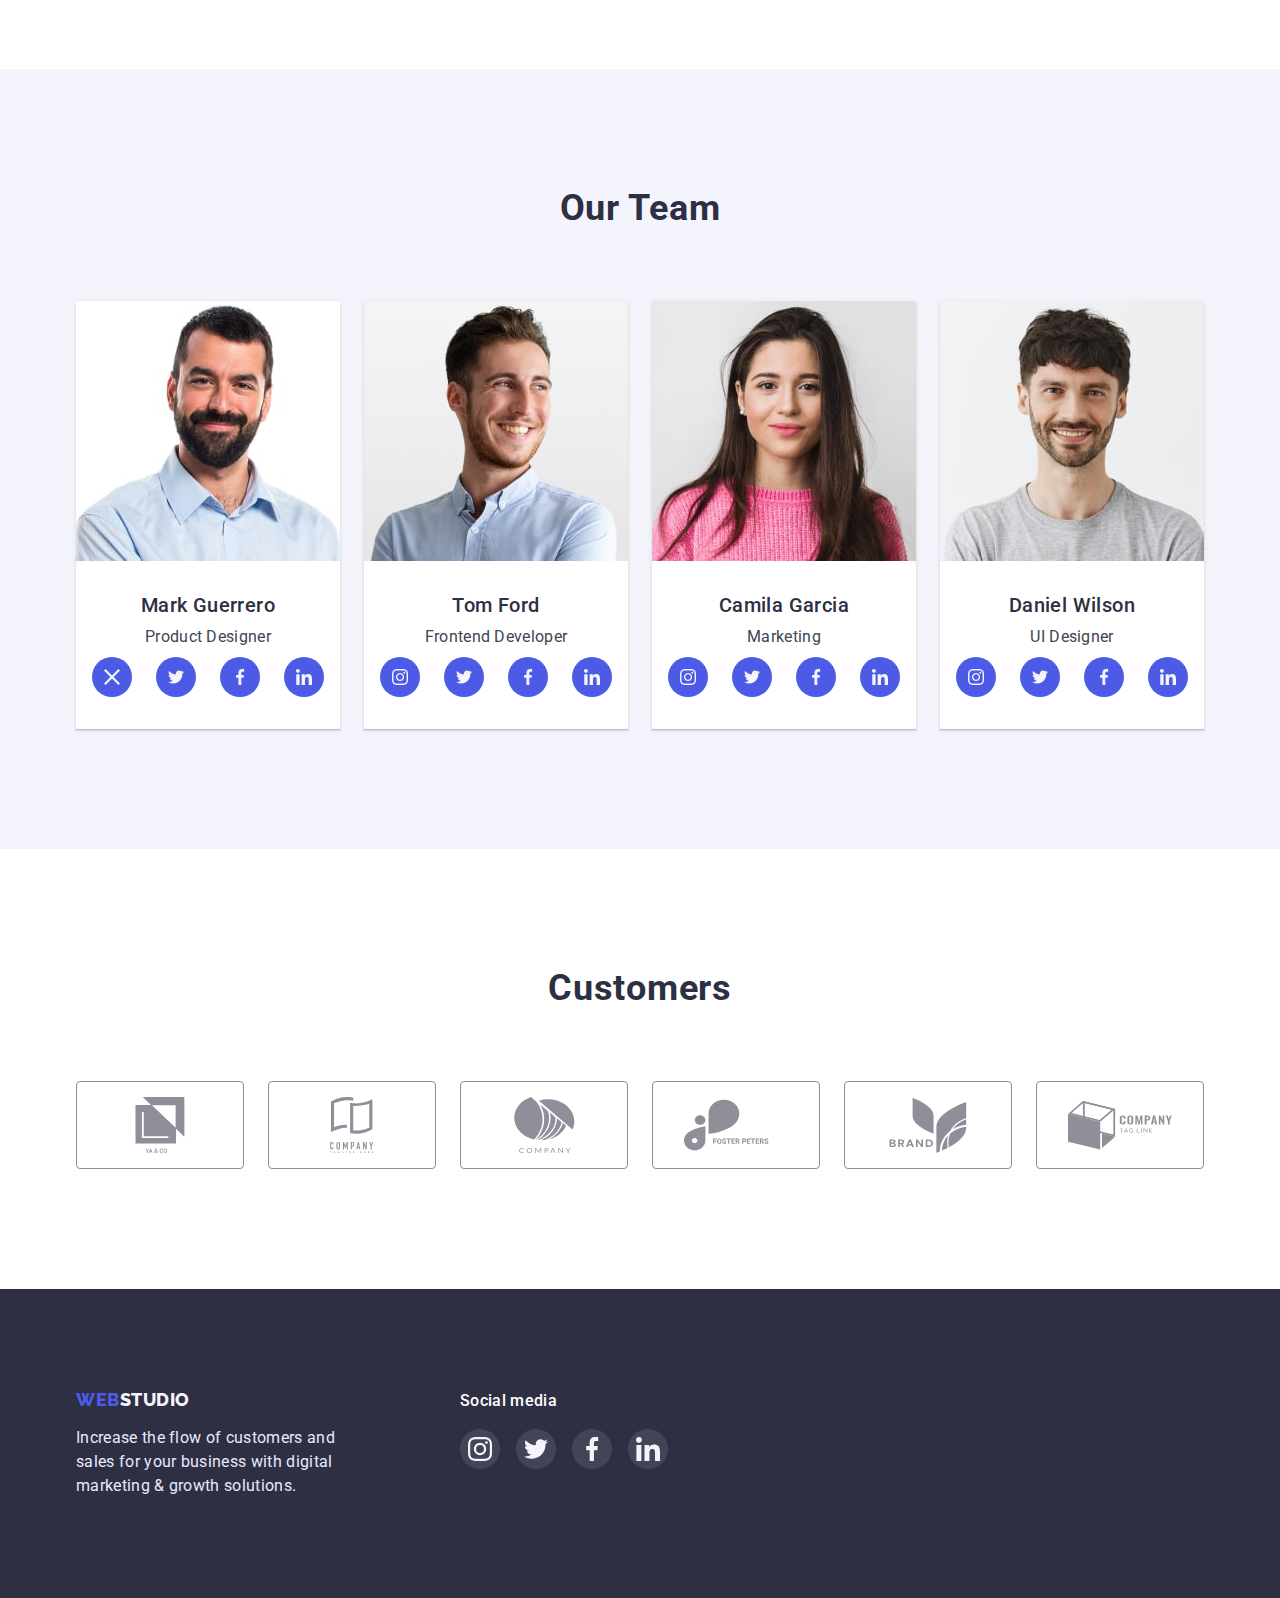
==== commit 19ad20fe: "fixed button Close" ====
--- a/index.html
+++ b/index.html
@@ -70,7 +70,7 @@
             <div class="modal no-scroll">
               <button class="close-button" type="button" data-modal-close>
                 <svg class="icon-close" width="8" height="8">
-                  <use href="./images/symbol-defs.svg#instagram"></use>
+                  <use href="./images/symbol-defs.svg#close"></use>
                 </svg>
               </button>
             </div>
@@ -195,7 +195,7 @@
                       rel="noopener noreferrer nofollow"
                     >
                       <svg class="icon-member" width="16" height="16">
-                        <use href="./images/symbol-defs.svg#instagram"></use>
+                        <use href="./images/symbol-defs.svg#close"></use>
                       </svg>
                     </a>
                   </li>
--- a/css/styles.css
+++ b/css/styles.css
@@ -244,6 +244,11 @@
   right: 24px;
   width: 24px;
   height: 24px;
+  padding: 4px;
+  display: flex;
+  align-items: center;
+  justify-content: center;
+
   color: var(--color-navy-blue);
   background: var(--color-cornflower);
   border: 1px solid rgba(0, 0, 0, 0.1);
@@ -252,12 +257,11 @@
 }
 
 .icon-close {
-  position: absolute;
-  top: 50%;
+  fill: currentColor;
+  /* position: absolute; */
+  /* top: 50%;
   left: 50%;
-  transform: translate(-50%, -50%);
-
-  fill: currentColor;
+  transform: translate(-50%, -50%); */
 }
 
 /* Our advantages */
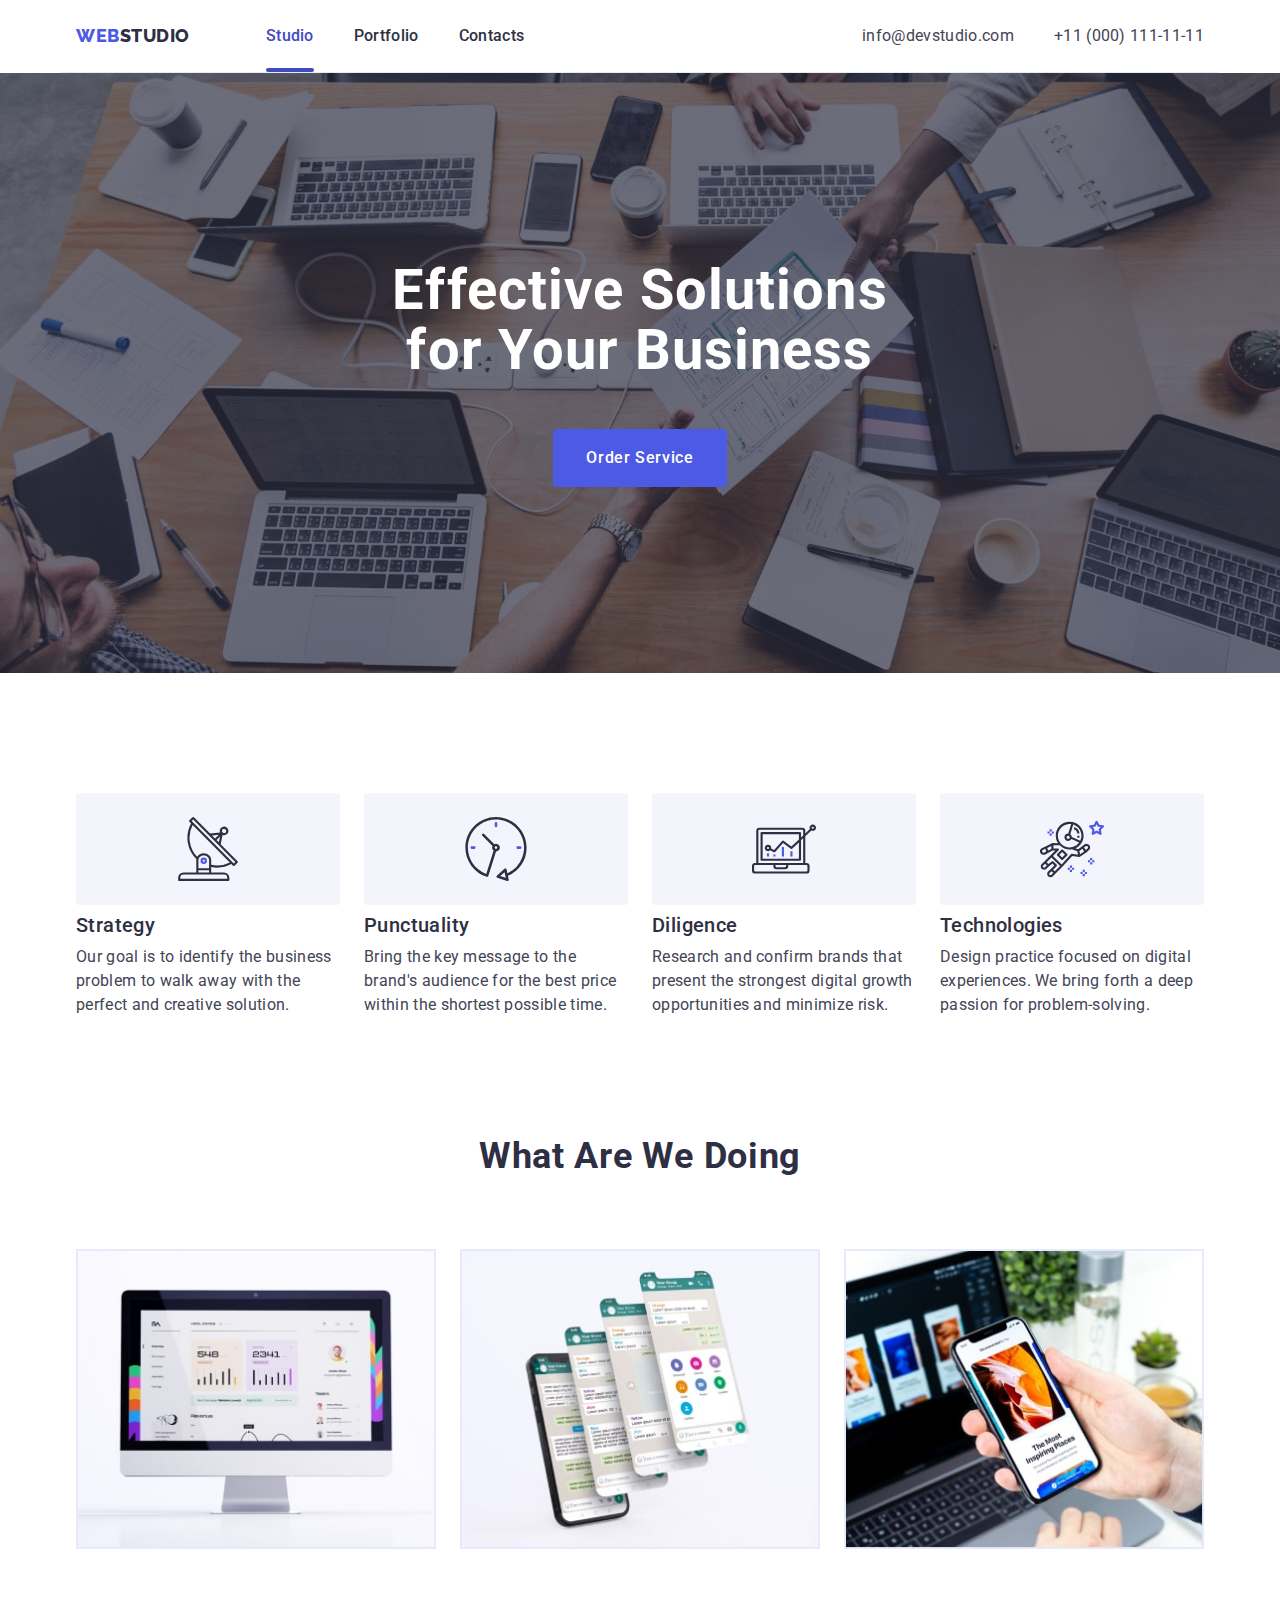
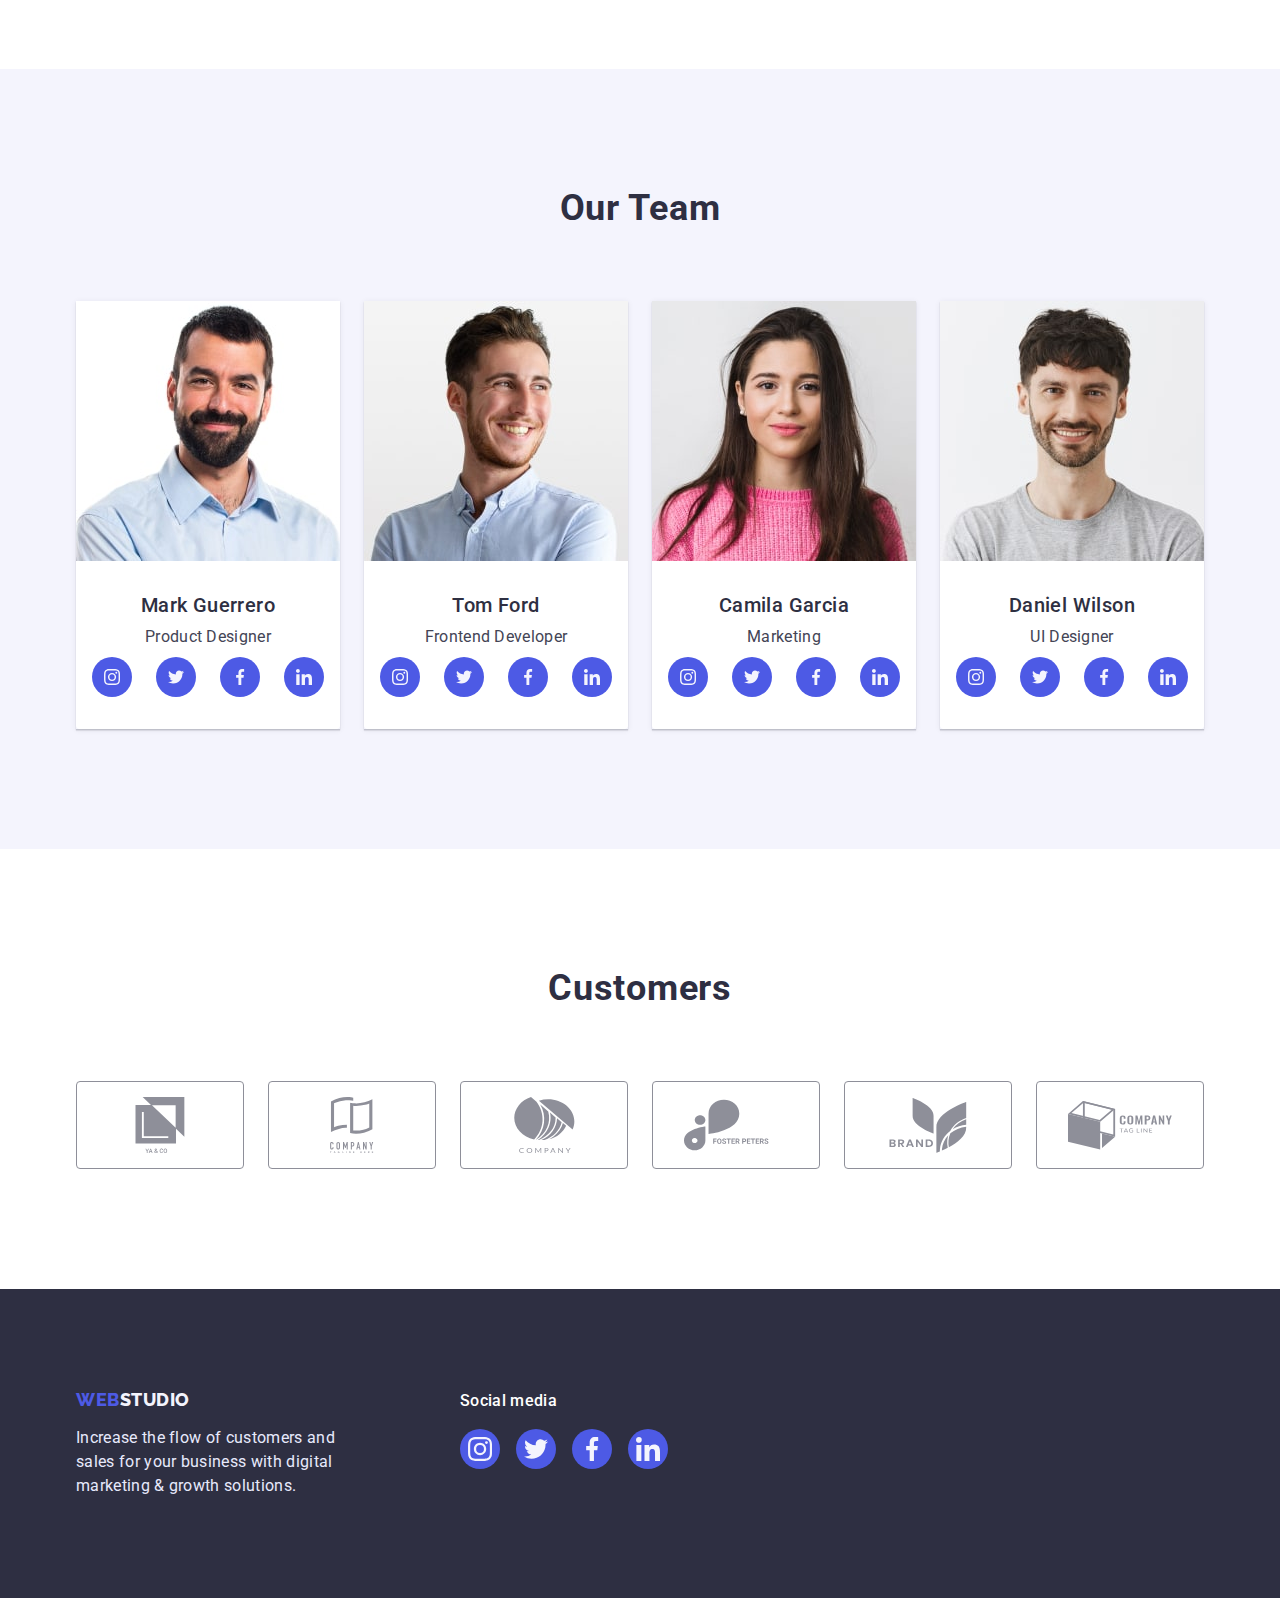
==== commit d41a9fbe: "add css-transitions on link.button.icons" ====
--- a/index.html
+++ b/index.html
@@ -195,7 +195,7 @@
                       rel="noopener noreferrer nofollow"
                     >
                       <svg class="icon-member" width="16" height="16">
-                        <use href="./images/symbol-defs.svg#close"></use>
+                        <use href="./images/symbol-defs.svg#instagram"></use>
                       </svg>
                     </a>
                   </li>
--- a/css/styles.css
+++ b/css/styles.css
@@ -10,6 +10,7 @@
   --color-navy-blue-modal: #2e2f42;
   --color-grey: #2e2f42;
   --color-white: #ffffff;
+  --timing-function: cubic-bezier(0.4, 0, 0.2, 1);
 }
 
 body {
@@ -77,6 +78,8 @@
   line-height: 1.5;
   letter-spacing: 0.02em;
   color: var(--color-navy-blue);
+
+  transition: color 250ms var(--timing-function);
 }
 
 /* Add bottom underline for current page */
@@ -107,6 +110,8 @@
   line-height: 1.5;
   letter-spacing: 0.02em;
   color: inherit;
+
+  transition: color 250ms var(--timing-function);
 }
 .header-link:is(:hover, :focus),
 .address-link:is(:hover, :focus) {
@@ -197,6 +202,8 @@
   letter-spacing: 0.04em;
   color: var(--color-white);
   cursor: pointer;
+
+  transition: background-color 250ms var(--timing-function);
 }
 
 .hero-btn:is(:hover, :focus) {
@@ -254,8 +261,15 @@
   border: 1px solid rgba(0, 0, 0, 0.1);
   border-radius: 50%;
   cursor: pointer;
-}
-
+
+  transition: background-color 250ms var(--timing-function),
+    color 250ms var(--timing-function);
+}
+
+.close-button:is(:hover, :focus, :active) {
+  color: var(--color-white);
+  background-color: var(--color-ocean);
+}
 .icon-close {
   fill: currentColor;
   /* position: absolute; */
@@ -447,6 +461,8 @@
   color: var(--color-cloud);
   justify-content: center;
   align-items: center;
+
+  transition: background-color 250ms var(--timing-function);
 }
 
 .icon-member {
@@ -480,6 +496,9 @@
   border-radius: 4px;
   justify-content: center;
   align-items: center;
+
+  transition: color 250ms var(--timing-function),
+    border 250ms var(--timing-function);
 }
 
 .icon-customer {
@@ -488,7 +507,7 @@
 
 /* Hover/focus icons-customers */
 
-.link-customer:is(:hover, :focus) {
+.link-customer:is(:hover, :focus, :active) {
   border: 1px solid var(--color-ocean);
 }
 
@@ -561,9 +580,11 @@
   height: 100%;
   border-radius: 50%;
   color: var(--color-cloud);
-  background-color: rgba(255, 255, 255, 0.1);
+  background-color: var(--color-iris);
   justify-content: center;
   align-items: center;
+
+  transition: background-color 250ms var(--timing-function);
 }
 
 .icon-sm {
@@ -577,7 +598,9 @@
 /* Filter buttons */
 
 .filter-btn {
-  background-color: var(--color-cornflower);
+  display: block;
+  padding: 12px 24px;
+  background-color: var(--color-cloud);
   font-family: inherit;
   font-weight: inherit;
   font-size: 16px;
@@ -587,6 +610,10 @@
   border: 1px solid var(--color-cornflower);
   border-radius: 4px;
   cursor: pointer;
+
+  transition: background-color 250ms var(--timing-function),
+    color 250ms var(--timing-function), box-shadow 250ms var(--timing-function),
+    border-color 250ms var(--timing-function);
 }
 
 .filter-btn:is(:hover, :focus) {
@@ -613,11 +640,6 @@
   padding-top: 96px;
 }
 
-.filter-btn {
-  display: block;
-  padding: 12px 24px;
-}
-
 .portfolio-list {
   display: flex;
   flex-wrap: wrap;
@@ -635,6 +657,8 @@
 
 .portfolio-link {
   display: block;
+
+  transition: box-shadow 250ms var(--timing-function);
 }
 
 .portfolio-img-text {
@@ -644,3 +668,44 @@
   border: 1px solid var(--color-cornflower);
   border-top: none;
 }
+
+/* Overlay portfolio cards and text */
+
+.portfolio-thumbs {
+  position: relative;
+}
+
+.portfolio-thumbs::before {
+  display: inline-block;
+  content: '';
+
+  position: absolute;
+  top: 0;
+  left: 0;
+  width: 100%;
+  height: 100%;
+  background-color: var(--color-ocean);
+  opacity: 0;
+}
+
+.portfolio-thumbs-text {
+  position: absolute;
+  top: 40px;
+  left: 32px;
+  margin: 0;
+  width: 296px;
+  font-weight: 400;
+  font-size: 16px;
+  line-height: 1.5;
+  letter-spacing: 0.02em;
+  color: var(--color-cloud);
+  opacity: 0;
+}
+
+.portfolio-link:is(:hover, :focus) .portfolio-thumbs::before {
+  opacity: 1;
+}
+
+.portfolio-link:is(:hover, :focus) .portfolio-thumbs-text {
+  opacity: 1;
+}
